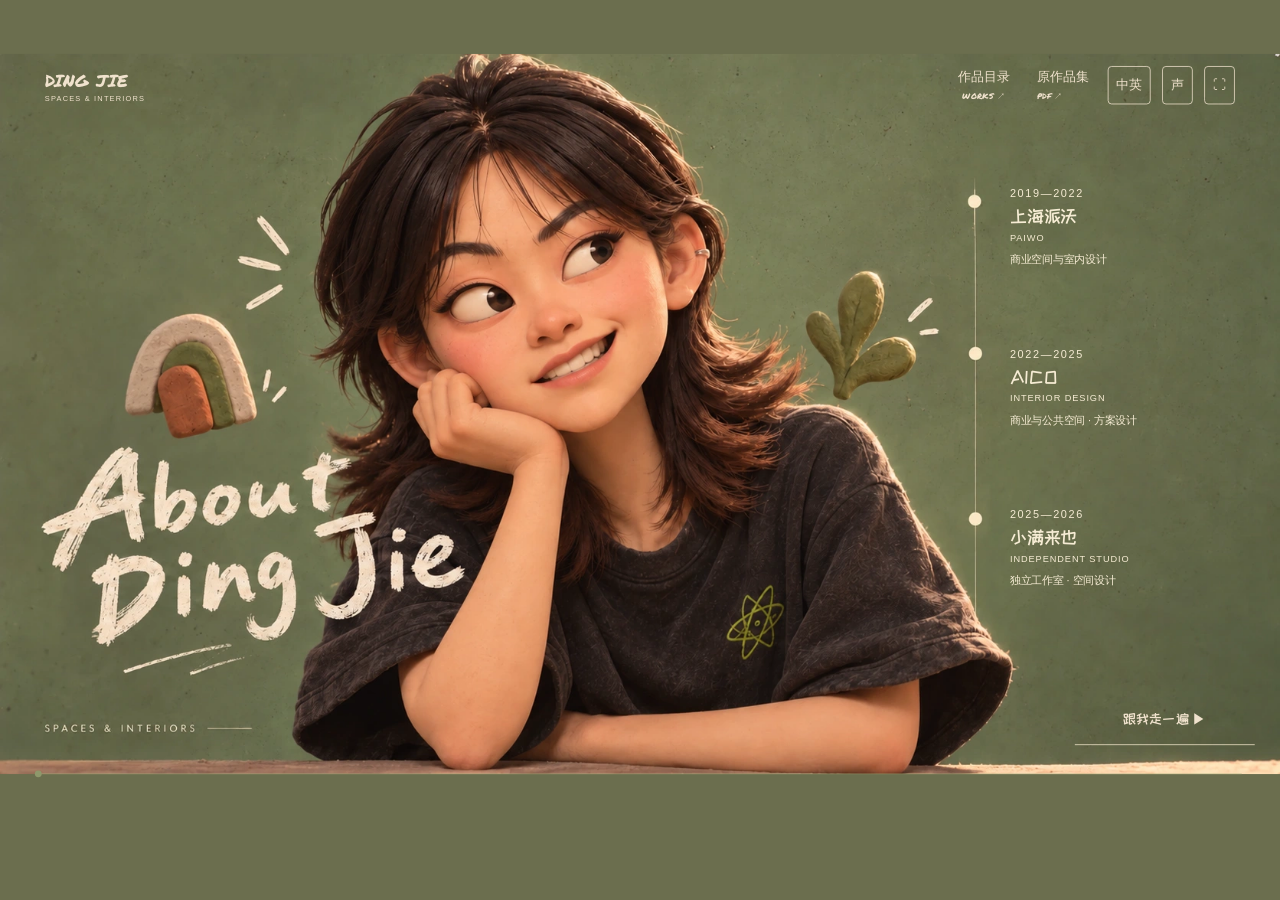
==== theatre/index.html @ 62fc042e "Use one fixed character rig for continuous walking and close the remaining grin" ====
<!doctype html><html lang="zh-CN"><head><meta charset="utf-8"><meta name="viewport" content="width=device-width,initial-scale=1"><title>ABOUT ME</title><link rel="icon" href="data:,"><link rel="stylesheet" href="theatre-v5.css?v=walk-v19-20261015"><link rel="stylesheet" href="performance-v6.css?v=walk-v19-20261015"><link rel="stylesheet" href="content-v7.css?v=walk-v19-20261015"><link rel="stylesheet" href="picture-motion-v8.css?v=walk-v19-20261015"><link rel="stylesheet" href="director-v9.css?v=walk-v19-20261015"><link rel="stylesheet" href="screen-stage-v10.css?v=walk-v19-20261015"><link rel="stylesheet" href="stage-viewport-v15.css?v=walk-v19-20261015"><link rel="stylesheet" href="interaction-v16.css?v=walk-v19-20261015"></head><body data-theme="olive" data-page="0">
<svg width="0" height="0" aria-hidden="true" style="position:absolute"><defs id="contourDefs"></defs></svg><div id="presentationViewport"><main id="world" aria-label="作品集演讲舞台"><div id="stageCanvas"><img id="designPlate" alt="" aria-hidden="true" fetchpriority="high" src="assets/design-v5/cover-typeset.webp">
<header><button id="home" class="brand">DING JIE <span>SPACES & INTERIORS</span></button><nav aria-label="主导航"><button id="directory">作品目录 <small>WORKS ↗</small></button><a href="assets/portfolio.pdf?v=walk-v19-20261015" target="_blank" rel="noopener">原作品集 <small>PDF ↗</small></a><button id="language" aria-label="切换字幕语言">中英</button><button id="mute" aria-label="关闭声音" aria-pressed="false">声</button><button id="full" aria-label="全屏观看">⛶</button></nav></header>
<div class="headline"><p id="chapter"></p><h1 id="title">ABOUT ME</h1><p id="english"></p><p id="project"></p></div><img id="mobileClay" src="assets/design-v5/clay-orange-squiggle.webp" alt="" aria-hidden="true"><div id="materials"></div><img id="supportPlate" class="contourPlate" alt="" aria-hidden="true" hidden><img id="foregroundPlate" class="contourPlate" alt="" aria-hidden="true" hidden><div id="labels" aria-hidden="true"></div><img id="clayBook" alt="" src="assets/design-v5/clay-book.webp" hidden>
<div id="poster" role="button" tabindex="0" aria-label="播放或暂停讲述"><img src="assets/design-v5/cover-avatar.webp" alt="丁洁的粘土卡通形象"></div><div id="coverMobile" hidden><h2>About<br>Ding Jie</h2><p>商业空间与室内设计</p><ol><li><small>2019—2022</small>上海派沃</li><li><small>2022—2025</small>AICO</li><li><small>2025—2026</small>小满来也</li></ol></div>
<button id="coverWorks" class="coverHotspot" aria-label="打开作品目录" hidden></button><button id="coverNavPlay" class="coverHotspot" aria-label="开始有声讲述" hidden></button><button id="coverPlay" class="coverHotspot" aria-label="跟我走一遍" hidden></button><div id="clayPortrait" role="button" tabindex="0" aria-label="播放或暂停讲述" hidden><img src="assets/design-v5/closing-avatar.webp" alt="丁洁挥手致意"></div>
<div id="ending" hidden><h2>LET’S TALK ↗</h2><a class="contact" href="mailto:1161337508@qq.com">1161337508@qq.com</a><a href="assets/portfolio.pdf?v=walk-v19-20261015" target="_blank" rel="noopener">把完整作品集带走 ↓</a><p>丁洁 · 小满来也<br>商业空间与室内设计</p></div><div id="welcome"><button id="start">跟我走一遍 <span>▶ PLAY INTRO</span></button><button id="browse">先自己逛逛 ↗</button></div><div id="imageSwitch" aria-label="本幕图纸选择" hidden></div><button id="evidence">项目图纸与我的参与 ↗</button></div>
<div id="ground"><input id="stageProgress" type="range" min="0" max="421.92" step="0.1" value="0" aria-label="整场讲述进度"><span id="progressDot" aria-hidden="true"></span></div></main>
<aside id="captionBar" aria-label="字幕栏"><section id="subtitles" hidden><p id="caption"></p><p id="translation" lang="en"></p></section><div id="pageNav"><button id="previousScene" aria-label="上一幕">←</button><span id="pageNumber">01 / 10</span><button id="nextScene" aria-label="下一幕">→</button></div><button id="playToggle" aria-label="播放讲述">▶</button></aside></div><div id="rotatePrompt" role="status" aria-live="polite" hidden><span class="rotateSymbol" aria-hidden="true">↻</span><p>请横屏播放</p><small>横屏后显示完整画面</small></div>
<div hidden><div id="performer" role="button" tabindex="-1"></div><p id="question"></p><div id="beatIndex"></div><p id="note"></p></div><p id="status" role="status" hidden></p>
<dialog id="catalog"><button class="close" aria-label="关闭目录">×</button><p class="eyebrow">A WALK THROUGH THE WORK</p><h2>想从哪里开始？</h2><p>十幕作品 · 中文讲述 · 双语字幕</p><ol id="sceneList"></ol></dialog><dialog id="details"><button class="close" aria-label="关闭图纸册">×</button><p class="eyebrow">PROJECT NOTEBOOK</p><h2 id="detailTitle"></h2><p id="detailScope"></p><div id="gallery"></div></dialog><dialog id="lightbox"><button class="close" aria-label="关闭原图">×</button><img id="large" alt=""><p id="largeLabel"></p><button id="backGallery">回到图纸册 ↗</button></dialog>
<audio id="voice" preload="auto"></audio><script src="story-v6.js?v=walk-v19-20261015"></script><script src="layouts-v5.js?v=walk-v19-20261015"></script><script src="contours-v5.js?v=walk-v19-20261015"></script><script src="director-v5.js?v=walk-v19-20261015"></script><script src="score-v6.js?v=walk-v19-20261015"></script><script src="picture-score-v8.js?v=walk-v19-20261015"></script><script src="director-score-v9.js?v=walk-v19-20261015"></script><script src="guide-data-v16.js?v=walk-v19-20261015"></script><script src="guide-stage-v16.js?v=walk-v19-20261015"></script><script src="gait-v18.js?v=walk-v19-20261015"></script><script src="handoff-v18.js?v=walk-v19-20261015"></script><script src="walk-motion-v19.js?v=walk-v19-20261015"></script><script src="performance-v6.js?v=walk-v19-20261015"></script><script src="screen-stage-v10.js?v=walk-v19-20261015"></script><script src="content-v7.js?v=walk-v19-20261015"></script><script src="app-v6.js?v=walk-v19-20261015"></script><script src="stage-viewport-v15.js?v=walk-v19-20261015"></script><script src="interaction-v16.js?v=walk-v19-20261015"></script></body></html>
---- theatre/theatre-v5.css ----
@font-face{font-family:Clay;src:url('assets/kuaile.ttf')}@font-face{font-family:Marker;src:url('assets/marker.ttf')}
:root{--paper:#f0e2cd;--olive:#6b6e4e;--ink:#37342f;--caption:94px}*{box-sizing:border-box}html,body{margin:0;width:100%;height:100%;overflow:hidden}body{font-family:Arial,'Microsoft YaHei',sans-serif;background:var(--olive);color:var(--paper)}body[data-theme=cream]{background:var(--paper);color:var(--ink)}button{font:inherit;color:inherit;border:0;background:none;cursor:pointer}a{color:inherit;text-decoration:none}button,a{-webkit-tap-highlight-color:transparent}button:focus-visible,a:focus-visible,input:focus-visible{outline:3px solid #bcce73;outline-offset:4px}[hidden]{display:none!important}
#world{height:calc(100svh - var(--caption));position:relative;display:flex;align-items:center;justify-content:center}#stageCanvas{position:relative;width:min(100vw,calc((100svh - var(--caption))*1.7777778));aspect-ratio:16/9;container-type:inline-size;isolation:isolate}#designPlate{position:absolute;inset:0;width:100%;height:100%;object-fit:fill;pointer-events:none}header{position:absolute;top:1.3%;left:3.5%;right:3.5%;display:flex;justify-content:space-between;align-items:center;z-index:8;font-size:1.02cqw}.brand{font-family:Marker;font-size:1.35cqw;text-align:left;padding:0}.brand span{white-space:nowrap;font:.58cqw Arial;letter-spacing:.16em;display:block;margin-top:.15cqw}nav{display:flex;gap:.9cqw;align-items:center}nav>button,nav>a{min-height:3cqw;padding:.4cqw .6cqw}nav small{display:block;font:.63cqw Marker;margin-top:.3cqw}#language,#mute,#full{border:1px solid currentColor;border-radius:.3cqw;min-width:2.4cqw}
.headline{position:absolute;left:3.5%;top:7%;width:62%;z-index:5;pointer-events:none}.headline p{margin:0}#chapter{display:none;font:.75cqw Marker;letter-spacing:.12em;margin-bottom:.7cqw}h1{font:3cqw Clay;margin:0;line-height:1.12}#english{font:1.1cqw Marker;margin:.45cqw 0 .35cqw}#project{font-size:.85cqw;letter-spacing:.04em}#materials,#labels{position:absolute;inset:0;pointer-events:none}#materials{z-index:auto}#labels{z-index:6}.artwork{position:absolute;z-index:2;pointer-events:auto;padding:0;overflow:hidden;border-radius:.3cqw}.artwork img{display:block;width:100%;height:100%;object-fit:cover}.artwork.diagram{mix-blend-mode:multiply}.artwork.diagram img{object-fit:contain}.artwork:hover{filter:brightness(1.04)}.plateLabel{position:absolute;margin:0;display:flex;align-items:center;justify-content:center;text-align:center;color:var(--ink);font:1.04cqw Clay;line-height:1.35;pointer-events:none}.plateLabel.floor{font:3cqw Marker}.plateLabel.smallFloor{font-size:2.4cqw}.plateLabel.light{color:var(--paper)}.plateLabel.number{font:5.4cqw Marker}.plateLabel.scope{color:var(--paper);font:1.4cqw Clay}#clayBook{position:absolute;left:0;top:64%;width:32%;height:29%;object-fit:contain;z-index:3;pointer-events:none}
#poster{position:absolute;left:23%;top:7%;width:53%;height:89%;z-index:1;cursor:pointer}#poster img{display:none}#clayPortrait{position:absolute;left:0;top:7%;width:39%;height:90%;z-index:1;cursor:pointer}#clayPortrait img{display:none}#coverMobile{display:none}.coverHotspot{position:absolute;z-index:9;border-radius:5px}#coverWorks{left:76%;top:4%;width:7%;height:6%}#coverNavPlay{left:92%;top:4%;width:6%;height:6%}#coverPlay{left:85%;top:89%;width:13%;height:8%}.coverHotspot:hover{background:#fff1}#welcome{position:absolute;left:84%;top:89%;z-index:9;display:none}#ending{position:absolute;left:73%;top:18%;width:23.5%;height:28%;z-index:6;color:var(--ink);display:flex;flex-direction:column;align-items:flex-start;justify-content:center;padding:1.2cqw;gap:.8cqw}#ending h2{font:2.3cqw Marker;margin:0}#ending a{font-size:1.12cqw;padding:.3cqw 0;border-bottom:1px solid #6b6e4e80}#ending p{font-size:.9cqw;line-height:1.7;margin:.3cqw 0}#evidence{position:absolute;right:3.6%;bottom:2%;z-index:6;font:.94cqw Marker;border-bottom:1px solid currentColor;padding:.4cqw .2cqw}body[data-page='0'] #evidence{display:none}#ground{position:absolute;left:3%;right:3%;bottom:0;height:1px;background:#a5ad7c99;z-index:12}#stageProgress{position:absolute;left:0;top:-14px;width:100%;height:28px;margin:0;opacity:0;cursor:pointer;z-index:2}#progressDot{position:absolute;top:-4px;left:0;width:9px;height:9px;border-radius:50%;background:#8e986b;transform:translateX(-50%);pointer-events:none}#ground:focus-within #progressDot{outline:2px solid #bcca91;outline-offset:4px}
#captionBar{position:relative;height:var(--caption);display:flex;align-items:flex-start;justify-content:center;padding:17px 110px 10px}#subtitles{text-align:center;max-width:1100px;width:100%}#caption{font-size:clamp(15px,1.25vw,24px);margin:0 0 7px;line-height:1.35}#translation{font-size:clamp(10px,.72vw,14px);line-height:1.4;margin:0;opacity:.86}body[data-language=zh] #translation,body[data-language=en] #caption{display:none}#pageNav{display:none;position:absolute;right:3%;bottom:14px;display:none;align-items:center;gap:12px;font:11px Marker}#pageNav button{font-size:22px;padding:7px}#playToggle{display:none;position:absolute;left:3%;bottom:16px;font-size:17px;padding:9px}#imageSwitch{display:none}#status{position:fixed;bottom:110px;left:50%;transform:translateX(-50%);background:#34372feb;color:var(--paper);padding:12px 22px;border-radius:12px;font-size:14px;z-index:50;text-align:center;max-width:90vw}
body[data-page='0'] .headline{display:none}body[data-page='0'] header{top:10.5%;left:76%;right:3.5%}body[data-page='0'] .brand,body[data-page='0'] #directory{display:none}body[data-page='0'] header nav{width:100%;justify-content:flex-end;font-size:.75cqw}body[data-page='0'] header nav small{display:none}body[data-page='0'] nav>button,body[data-page='0'] nav>a{min-height:2.6cqw}body[data-page='3'] .headline{top:7%;width:42%}body[data-page='3'] h1{font-size:3cqw}body[data-page='3'] #chapter{display:none}body[data-page='3'] #english{font-size:1.1cqw}body[data-page='3'] nav{background:#6b6e4ec9;border-radius:.5cqw}body[data-page='9'] .headline{left:39%;top:10%;width:33%}body[data-page='9'] h1{font-size:2.8cqw}body[data-page='9'] #english{font-size:1.2cqw}body[data-page='9'] #chapter{display:none}
dialog{background:var(--paper);color:var(--ink);border:0;border-radius:22px;box-shadow:0 22px 80px #0005;padding:38px;width:min(1080px,92vw);max-height:88svh}dialog::backdrop{background:#252c23bd;backdrop-filter:blur(7px)}dialog h2{font:32px Clay;margin:6px 0 18px}dialog p{line-height:1.8}.close{position:sticky;top:0;float:right;font-size:28px;background:var(--paper);border-radius:50%;width:42px;height:42px;z-index:9}.eyebrow{font:12px Marker;letter-spacing:.12em}#sceneList{list-style:none;padding:0;display:grid;grid-template-columns:1fr 1fr;gap:12px}#sceneList button{width:100%;display:flex;gap:17px;align-items:center;padding:16px;text-align:left;background:#e5d5ba;border-radius:12px}#sceneList b{font:24px Marker;color:#6b6e4e}#sceneList strong,#sceneList small{display:block}#sceneList small{font-size:12px;margin-top:8px;opacity:.7}#gallery{display:grid;grid-template-columns:1fr 1fr;gap:25px}.sheet{margin:0}.sheet .image{padding:0;width:100%;background:#fff9;border-radius:12px;overflow:hidden}.sheet img{display:block;width:100%;max-height:380px;object-fit:contain}.sheet figcaption{font-size:13px;padding:10px}#lightbox{text-align:center;width:min(1400px,95vw)}#large{display:block;width:100%;height:68svh;object-fit:contain;background:#fff}#backGallery{padding:12px;background:#ded0b5;border-radius:10px}
.contourPlate{position:absolute;inset:0;width:100%;height:100%;pointer-events:none}#foregroundPlate{z-index:4;clip-path:url(#clayForeground)}#supportPlate{z-index:2;clip-path:url(#claySupport)}



#mobileClay{display:none}
---- theatre/performance-v6.css ----
#stageCanvas{overflow:hidden}#sceneryV6{position:absolute;inset:0;transform-origin:50% 50%;isolation:isolate}#sceneryV6 .artwork:not(.diagram) img{mask-image:linear-gradient(90deg,transparent,#000 2.5%,#000 97.5%,transparent),linear-gradient(transparent,#000 3%,#000 97%,transparent);mask-composite:intersect}#castV6{position:absolute;inset:0;width:100%;height:100%;z-index:7;pointer-events:none}#propsV6{position:absolute;inset:0;z-index:6;pointer-events:none}.performancePhoto{position:absolute;transform-origin:0 0;overflow:visible;pointer-events:none}.performancePhoto img{width:100%;height:100%;display:block;object-fit:contain;mask-image:linear-gradient(90deg,transparent,#000 3%,#000 97%,transparent),linear-gradient(transparent,#000 4%,#000 96%,transparent);mask-composite:intersect}.performancePhoto.diagram{mix-blend-mode:normal;background:var(--paper);mask-image:linear-gradient(90deg,transparent,#000 3%,#000 97%,transparent),linear-gradient(transparent,#000 4%,#000 96%,transparent);mask-composite:intersect}.performancePhoto.diagram img{mix-blend-mode:multiply;mask-image:none}#focusV6{position:absolute;inset:0;width:100%;height:100%;z-index:6;pointer-events:none}#focusV6 path{fill:none;stroke:#a7b85e;stroke-width:5;stroke-linecap:round;stroke-linejoin:round;filter:drop-shadow(0 1px 0 #eff1c966)}.outgoingV6{position:absolute!important;inset:0!important;width:100%!important;height:100%!important;z-index:5!important;pointer-events:none!important;transform-origin:50% 100%!important;backface-visibility:hidden}#sceneDirection{position:absolute;bottom:1.5%;left:50%;transform:translateX(-50%);font:11px Arial;color:inherit;opacity:.6;pointer-events:none;z-index:10}body[data-performing='true'] #evidence{right:3.6%;bottom:1.7%}body[data-performing='true'] header{z-index:12}#motionPreference{display:none}#sceneryV6{background:var(--paper)}body[data-theme=olive] #sceneryV6{background:var(--olive)}@media(prefers-reduced-motion:reduce){#sceneryV6{will-change:auto}}

.artwork.sequenceOnly{visibility:hidden;pointer-events:none}
---- theatre/content-v7.css ----
/* Cover uses the same live header as the remaining scenes. */
body[data-page='0'] header{top:1.3%;left:3.5%;right:3.5%}body[data-page='0'] .brand,body[data-page='0'] #directory{display:block}body[data-page='0'] header nav{width:auto;justify-content:initial;font-size:1.02cqw}body[data-page='0'] header nav small{display:block}body[data-page='0'] nav>button,body[data-page='0'] nav>a{min-height:3cqw}#coverWorks,#coverNavPlay{display:none!important}#coverPlay{font:1.1cqw Clay;left:84%;top:89%;width:14%;height:7%;border-bottom:1px solid #eee3c7;border-radius:0}#coverPlay:hover{background:#fff1}
#careerV7{position:absolute;left:78.7%;top:18.5%;width:19%;height:61%;color:#f6ecd4;z-index:5;pointer-events:none;display:flex;flex-direction:column;justify-content:space-between}#careerV7>div{height:27%;padding-left:.2cqw}#careerV7 small{font:.85cqw Arial;letter-spacing:.15em;display:block;margin-bottom:.6cqw}#careerV7 strong{font:1.45cqw Clay;display:block;margin-bottom:.4cqw}#careerV7 span{font:.72cqw Arial;letter-spacing:.1em}#careerV7 p{font:.85cqw Arial;line-height:1.6;margin:.5cqw 0}
#filmLinksV7{position:absolute;left:34%;top:84%;width:42%;z-index:6;color:#4f4c3e;font:1cqw Clay;line-height:1.65;transform:none}#filmLinksV7 p{margin:0 0 .3cqw;font-size:.84cqw}#filmLinksV7 a{display:inline-block;margin-right:.6cqw;border-bottom:1px solid #8c9569;padding:.2cqw 0}#filmLinksV7 a:hover{color:#728145}#filmLinksV7.speaking a{border-bottom:3px solid #a9bd61}
---- theatre/picture-motion-v8.css ----
/* Lift image content only. Original clay borders and labels remain in the scenery. */
.performancePhoto{transform-origin:50% 50%;will-change:transform,opacity;filter:drop-shadow(0 7px 11px #3b30251a)}
.performancePhoto img{object-fit:cover;mask-image:linear-gradient(90deg,transparent,#000 1.8%,#000 98.2%,transparent),linear-gradient(transparent,#000 2.5%,#000 97.5%,transparent)}
.performancePhoto.diagram{background:var(--paper)}
.performancePhoto.diagram img{object-fit:contain}

@media(prefers-reduced-motion:reduce){.performancePhoto{will-change:auto}}
---- theatre/director-v9.css ----
/* Keep the quiet project link clear of the actor's feet and clay seat. */
body[data-performing='true'] #evidence{left:12.5%;right:auto;bottom:1.8%}
---- theatre/screen-stage-v10.css ----
.screenViewportV10>img{position:absolute;inset:0;width:100%;height:100%;will-change:transform}.clayScreenV10{isolation:isolate}.screenViewportV10>img.screenIncomingV10{z-index:1}
#screenReadingV10{position:absolute;z-index:6;overflow:hidden;pointer-events:none;mask-image:linear-gradient(90deg,transparent,#000 1.8%,#000 98.2%,transparent),linear-gradient(transparent,#000 2%,#000 98%,transparent);mask-composite:intersect;transform-origin:50% 50%}
#screenReadingV10>img{position:absolute;inset:0;width:100%;height:100%;object-fit:contain;will-change:transform}#screenReadingV10.diagram{background:var(--paper)}#screenReadingV10.diagram>img{mix-blend-mode:multiply}
#screenTouchV10{position:absolute;z-index:8;width:1.6%;aspect-ratio:1;border:2px solid #a5b277;border-radius:50%;pointer-events:none}#screenReadingV10[hidden],#screenTouchV10[hidden]{display:none}


.screenViewportV10>img{mask-image:none!important}#screenReadingV10{background:var(--paper)}

.screenViewportV10{position:absolute;inset:0;overflow:hidden;contain:paint}
---- theatre/stage-viewport-v15.css ----
/* One 1672 x 1035 presentation, scaled as a whole on every screen. */
#presentationViewport{position:absolute;left:50%;top:50%;width:1672px;height:1035px;transform:translate(-50%,-50%) scale(var(--stage-scale,1));transform-origin:50% 50%}
#world{width:1672px;height:941px}
#stageCanvas{width:1672px;height:941px;aspect-ratio:auto}
#captionBar{width:1672px;height:94px;padding:17px 110px 10px}
#caption{font-size:21px}#translation{font-size:12px}
#rotatePrompt{position:fixed;inset:0;z-index:100;display:flex;flex-direction:column;align-items:center;justify-content:center;background:#6b6e4e;color:#f0e2cd;text-align:center}
#rotatePrompt[hidden]{display:none}
#rotatePrompt p{font:27px Clay,Arial;margin:18px 0 10px}#rotatePrompt small{font:14px Arial;opacity:.8}
.rotateSymbol{font:64px Arial;color:#d2d7ae}
---- theatre/interaction-v16.css ----
#actorHitV16{position:absolute;z-index:9;background:transparent;border:0;padding:0;cursor:pointer;border-radius:14px}
#actorHitV16:focus-visible{outline:2px solid #b9c982;outline-offset:5px}
#introGuideV16{position:absolute;left:3.5%;top:16%;width:24%;z-index:14;padding:1cqw 1.2cqw;background:#f0e2cdef;color:#37342f;border:1px solid #b7ad9380;border-radius:1.1cqw .8cqw 1cqw .6cqw;box-shadow:0 .5cqw 1cqw #302b2220;transform:rotate(-1deg)}
#introGuideV16 small{font:.72cqw Arial;letter-spacing:.1em;color:#6b6e4e}
#introGuideV16 p{font:1.13cqw Clay;line-height:1.6;margin:.5cqw 0 .2cqw}
#guidePictureV16{padding:0;display:block;width:100%;margin-top:.7cqw;border-radius:.6cqw;overflow:hidden}
#guidePictureV16 img{display:block;width:100%;height:8cqw;object-fit:cover}
.guideTargetV16{outline:2px solid #ced6a0!important;outline-offset:5px;box-shadow:0 0 0 6px #ced6a01a}
#linksPointerV16{position:absolute;inset:0;width:100%;height:100%;z-index:8;pointer-events:none}
#linksPointerV16 path{fill:none;stroke:#879659;stroke-width:2.5;stroke-linecap:round;stroke-dasharray:4 6}
#linksPointerV16 circle{fill:#879659}
#filmLinksV7.pointed{background:#e6dbbf99;border-radius:.7cqw;box-shadow:0 0 0 .55cqw #e6dbbf99}
@media(prefers-reduced-motion:reduce){#linksPointerV16 path{stroke-dasharray:none}}
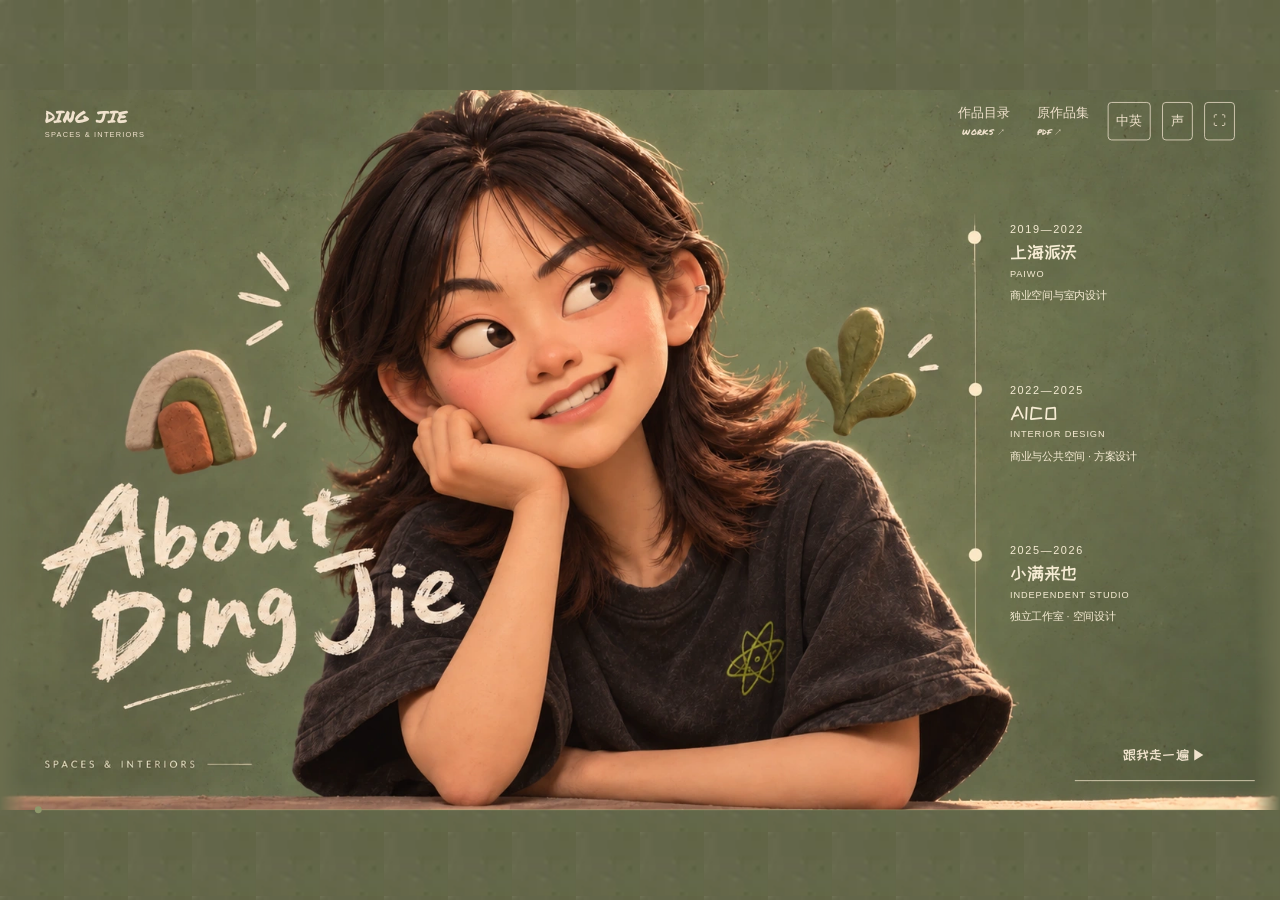
==== commit 6ede5fcf: "Expand theatre scenery to viewport edges and reclaim unused caption space" ====
--- a/theatre/index.html
+++ b/theatre/index.html
@@ -1,12 +1,12 @@
-<!doctype html><html lang="zh-CN"><head><meta charset="utf-8"><meta name="viewport" content="width=device-width,initial-scale=1"><title>ABOUT ME</title><link rel="icon" href="data:,"><link rel="stylesheet" href="theatre-v5.css?v=walk-v19-20261015"><link rel="stylesheet" href="performance-v6.css?v=walk-v19-20261015"><link rel="stylesheet" href="content-v7.css?v=walk-v19-20261015"><link rel="stylesheet" href="picture-motion-v8.css?v=walk-v19-20261015"><link rel="stylesheet" href="director-v9.css?v=walk-v19-20261015"><link rel="stylesheet" href="screen-stage-v10.css?v=walk-v19-20261015"><link rel="stylesheet" href="stage-viewport-v15.css?v=walk-v19-20261015"><link rel="stylesheet" href="interaction-v16.css?v=walk-v19-20261015"></head><body data-theme="olive" data-page="0">
+<!doctype html><html lang="zh-CN"><head><meta charset="utf-8"><meta name="viewport" content="width=device-width,initial-scale=1"><title>ABOUT ME</title><link rel="icon" href="data:,"><link rel="stylesheet" href="theatre-v5.css?v=edge-stage-v22-20261015"><link rel="stylesheet" href="performance-v6.css?v=edge-stage-v22-20261015"><link rel="stylesheet" href="content-v7.css?v=edge-stage-v22-20261015"><link rel="stylesheet" href="picture-motion-v8.css?v=edge-stage-v22-20261015"><link rel="stylesheet" href="director-v9.css?v=edge-stage-v22-20261015"><link rel="stylesheet" href="screen-stage-v10.css?v=edge-stage-v22-20261015"><link rel="stylesheet" href="stage-viewport-v15.css?v=edge-stage-v22-20261015"><link rel="stylesheet" href="interaction-v16.css?v=edge-stage-v22-20261015"></head><body data-theme="olive" data-page="0">
 <svg width="0" height="0" aria-hidden="true" style="position:absolute"><defs id="contourDefs"></defs></svg><div id="presentationViewport"><main id="world" aria-label="作品集演讲舞台"><div id="stageCanvas"><img id="designPlate" alt="" aria-hidden="true" fetchpriority="high" src="assets/design-v5/cover-typeset.webp">
-<header><button id="home" class="brand">DING JIE <span>SPACES & INTERIORS</span></button><nav aria-label="主导航"><button id="directory">作品目录 <small>WORKS ↗</small></button><a href="assets/portfolio.pdf?v=walk-v19-20261015" target="_blank" rel="noopener">原作品集 <small>PDF ↗</small></a><button id="language" aria-label="切换字幕语言">中英</button><button id="mute" aria-label="关闭声音" aria-pressed="false">声</button><button id="full" aria-label="全屏观看">⛶</button></nav></header>
+<header><button id="home" class="brand">DING JIE <span>SPACES & INTERIORS</span></button><nav aria-label="主导航"><button id="directory">作品目录 <small>WORKS ↗</small></button><a href="assets/portfolio.pdf?v=edge-stage-v22-20261015" target="_blank" rel="noopener">原作品集 <small>PDF ↗</small></a><button id="language" aria-label="切换字幕语言">中英</button><button id="mute" aria-label="关闭声音" aria-pressed="false">声</button><button id="full" aria-label="全屏观看">⛶</button></nav></header>
 <div class="headline"><p id="chapter"></p><h1 id="title">ABOUT ME</h1><p id="english"></p><p id="project"></p></div><img id="mobileClay" src="assets/design-v5/clay-orange-squiggle.webp" alt="" aria-hidden="true"><div id="materials"></div><img id="supportPlate" class="contourPlate" alt="" aria-hidden="true" hidden><img id="foregroundPlate" class="contourPlate" alt="" aria-hidden="true" hidden><div id="labels" aria-hidden="true"></div><img id="clayBook" alt="" src="assets/design-v5/clay-book.webp" hidden>
 <div id="poster" role="button" tabindex="0" aria-label="播放或暂停讲述"><img src="assets/design-v5/cover-avatar.webp" alt="丁洁的粘土卡通形象"></div><div id="coverMobile" hidden><h2>About<br>Ding Jie</h2><p>商业空间与室内设计</p><ol><li><small>2019—2022</small>上海派沃</li><li><small>2022—2025</small>AICO</li><li><small>2025—2026</small>小满来也</li></ol></div>
 <button id="coverWorks" class="coverHotspot" aria-label="打开作品目录" hidden></button><button id="coverNavPlay" class="coverHotspot" aria-label="开始有声讲述" hidden></button><button id="coverPlay" class="coverHotspot" aria-label="跟我走一遍" hidden></button><div id="clayPortrait" role="button" tabindex="0" aria-label="播放或暂停讲述" hidden><img src="assets/design-v5/closing-avatar.webp" alt="丁洁挥手致意"></div>
-<div id="ending" hidden><h2>LET’S TALK ↗</h2><a class="contact" href="mailto:1161337508@qq.com">1161337508@qq.com</a><a href="assets/portfolio.pdf?v=walk-v19-20261015" target="_blank" rel="noopener">把完整作品集带走 ↓</a><p>丁洁 · 小满来也<br>商业空间与室内设计</p></div><div id="welcome"><button id="start">跟我走一遍 <span>▶ PLAY INTRO</span></button><button id="browse">先自己逛逛 ↗</button></div><div id="imageSwitch" aria-label="本幕图纸选择" hidden></div><button id="evidence">项目图纸与我的参与 ↗</button></div>
+<div id="ending" hidden><h2>THANK YOU.</h2><a class="contact" href="mailto:1161337508@qq.com">1161337508@qq.com</a><a href="assets/portfolio.pdf?v=edge-stage-v22-20261015" target="_blank" rel="noopener">把完整作品集带走 ↓</a></div><div id="welcome"><button id="start">跟我走一遍 <span>▶ PLAY INTRO</span></button><button id="browse">先自己逛逛 ↗</button></div><div id="imageSwitch" aria-label="本幕图纸选择" hidden></div><button id="evidence">项目图纸与我的参与 ↗</button></div>
 <div id="ground"><input id="stageProgress" type="range" min="0" max="421.92" step="0.1" value="0" aria-label="整场讲述进度"><span id="progressDot" aria-hidden="true"></span></div></main>
 <aside id="captionBar" aria-label="字幕栏"><section id="subtitles" hidden><p id="caption"></p><p id="translation" lang="en"></p></section><div id="pageNav"><button id="previousScene" aria-label="上一幕">←</button><span id="pageNumber">01 / 10</span><button id="nextScene" aria-label="下一幕">→</button></div><button id="playToggle" aria-label="播放讲述">▶</button></aside></div><div id="rotatePrompt" role="status" aria-live="polite" hidden><span class="rotateSymbol" aria-hidden="true">↻</span><p>请横屏播放</p><small>横屏后显示完整画面</small></div>
 <div hidden><div id="performer" role="button" tabindex="-1"></div><p id="question"></p><div id="beatIndex"></div><p id="note"></p></div><p id="status" role="status" hidden></p>
 <dialog id="catalog"><button class="close" aria-label="关闭目录">×</button><p class="eyebrow">A WALK THROUGH THE WORK</p><h2>想从哪里开始？</h2><p>十幕作品 · 中文讲述 · 双语字幕</p><ol id="sceneList"></ol></dialog><dialog id="details"><button class="close" aria-label="关闭图纸册">×</button><p class="eyebrow">PROJECT NOTEBOOK</p><h2 id="detailTitle"></h2><p id="detailScope"></p><div id="gallery"></div></dialog><dialog id="lightbox"><button class="close" aria-label="关闭原图">×</button><img id="large" alt=""><p id="largeLabel"></p><button id="backGallery">回到图纸册 ↗</button></dialog>
-<audio id="voice" preload="auto"></audio><script src="story-v6.js?v=walk-v19-20261015"></script><script src="layouts-v5.js?v=walk-v19-20261015"></script><script src="contours-v5.js?v=walk-v19-20261015"></script><script src="director-v5.js?v=walk-v19-20261015"></script><script src="score-v6.js?v=walk-v19-20261015"></script><script src="picture-score-v8.js?v=walk-v19-20261015"></script><script src="director-score-v9.js?v=walk-v19-20261015"></script><script src="guide-data-v16.js?v=walk-v19-20261015"></script><script src="guide-stage-v16.js?v=walk-v19-20261015"></script><script src="gait-v18.js?v=walk-v19-20261015"></script><script src="handoff-v18.js?v=walk-v19-20261015"></script><script src="walk-motion-v19.js?v=walk-v19-20261015"></script><script src="performance-v6.js?v=walk-v19-20261015"></script><script src="screen-stage-v10.js?v=walk-v19-20261015"></script><script src="content-v7.js?v=walk-v19-20261015"></script><script src="app-v6.js?v=walk-v19-20261015"></script><script src="stage-viewport-v15.js?v=walk-v19-20261015"></script><script src="interaction-v16.js?v=walk-v19-20261015"></script></body></html>
+<audio id="voice" preload="auto"></audio><script src="story-v6.js?v=edge-stage-v22-20261015"></script><script src="layouts-v5.js?v=edge-stage-v22-20261015"></script><script src="contours-v5.js?v=edge-stage-v22-20261015"></script><script src="director-v5.js?v=edge-stage-v22-20261015"></script><script src="score-v6.js?v=edge-stage-v22-20261015"></script><script src="picture-score-v8.js?v=edge-stage-v22-20261015"></script><script src="director-score-v9.js?v=edge-stage-v22-20261015"></script><script src="guide-data-v16.js?v=edge-stage-v22-20261015"></script><script src="guide-stage-v16.js?v=edge-stage-v22-20261015"></script><script src="gait-v18.js?v=edge-stage-v22-20261015"></script><script src="handoff-v18.js?v=edge-stage-v22-20261015"></script><script src="performance-v6.js?v=edge-stage-v22-20261015"></script><script src="screen-stage-v10.js?v=edge-stage-v22-20261015"></script><script src="content-v7.js?v=edge-stage-v22-20261015"></script><script src="app-v6.js?v=edge-stage-v22-20261015"></script><script src="stage-viewport-v15.js?v=edge-stage-v22-20261015"></script><script src="interaction-v16.js?v=edge-stage-v22-20261015"></script></body></html>
--- a/theatre/content-v7.css
+++ b/theatre/content-v7.css
@@ -2,3 +2,6 @@
 body[data-page='0'] header{top:1.3%;left:3.5%;right:3.5%}body[data-page='0'] .brand,body[data-page='0'] #directory{display:block}body[data-page='0'] header nav{width:auto;justify-content:initial;font-size:1.02cqw}body[data-page='0'] header nav small{display:block}body[data-page='0'] nav>button,body[data-page='0'] nav>a{min-height:3cqw}#coverWorks,#coverNavPlay{display:none!important}#coverPlay{font:1.1cqw Clay;left:84%;top:89%;width:14%;height:7%;border-bottom:1px solid #eee3c7;border-radius:0}#coverPlay:hover{background:#fff1}
 #careerV7{position:absolute;left:78.7%;top:18.5%;width:19%;height:61%;color:#f6ecd4;z-index:5;pointer-events:none;display:flex;flex-direction:column;justify-content:space-between}#careerV7>div{height:27%;padding-left:.2cqw}#careerV7 small{font:.85cqw Arial;letter-spacing:.15em;display:block;margin-bottom:.6cqw}#careerV7 strong{font:1.45cqw Clay;display:block;margin-bottom:.4cqw}#careerV7 span{font:.72cqw Arial;letter-spacing:.1em}#careerV7 p{font:.85cqw Arial;line-height:1.6;margin:.5cqw 0}
 #filmLinksV7{position:absolute;left:34%;top:84%;width:42%;z-index:6;color:#4f4c3e;font:1cqw Clay;line-height:1.65;transform:none}#filmLinksV7 p{margin:0 0 .3cqw;font-size:.84cqw}#filmLinksV7 a{display:inline-block;margin-right:.6cqw;border-bottom:1px solid #8c9569;padding:.2cqw 0}#filmLinksV7 a:hover{color:#728145}#filmLinksV7.speaking a{border-bottom:3px solid #a9bd61}
+
+/* Center the closing contact group within its clay card. */
+#ending{top:20%;}
--- a/theatre/stage-viewport-v15.css
+++ b/theatre/stage-viewport-v15.css
@@ -1,8 +1,12 @@
-/* One 1672 x 1035 presentation, scaled as a whole on every screen. */
-#presentationViewport{position:absolute;left:50%;top:50%;width:1672px;height:1035px;transform:translate(-50%,-50%) scale(var(--stage-scale,1));transform-origin:50% 50%}
+/* Keep artwork and actors proportional; extend the scenery to the window edges. */
+#stageBackdrop{position:fixed;inset:0;width:100%;height:100%;pointer-events:none;z-index:0}
+#presentationViewport{position:absolute;left:50%;top:50%;width:1672px;height:941px;transform:translate(-50%,-50%) scale(var(--stage-scale,1));transform-origin:50% 50%;z-index:1}
+#designPlate{mask-image:linear-gradient(to right,transparent,#000 2%,#000 98%,transparent)}
 #world{width:1672px;height:941px}
 #stageCanvas{width:1672px;height:941px;aspect-ratio:auto}
-#captionBar{width:1672px;height:94px;padding:17px 110px 10px}
+#captionBar{width:1672px;height:78px;padding:12px 110px 6px}
+body:not(.hasStageCaptions) #captionBar{display:none}
+body.hasStageCaptions #captionBar{background:transparent}
 #caption{font-size:21px}#translation{font-size:12px}
 #rotatePrompt{position:fixed;inset:0;z-index:100;display:flex;flex-direction:column;align-items:center;justify-content:center;background:#6b6e4e;color:#f0e2cd;text-align:center}
 #rotatePrompt[hidden]{display:none}
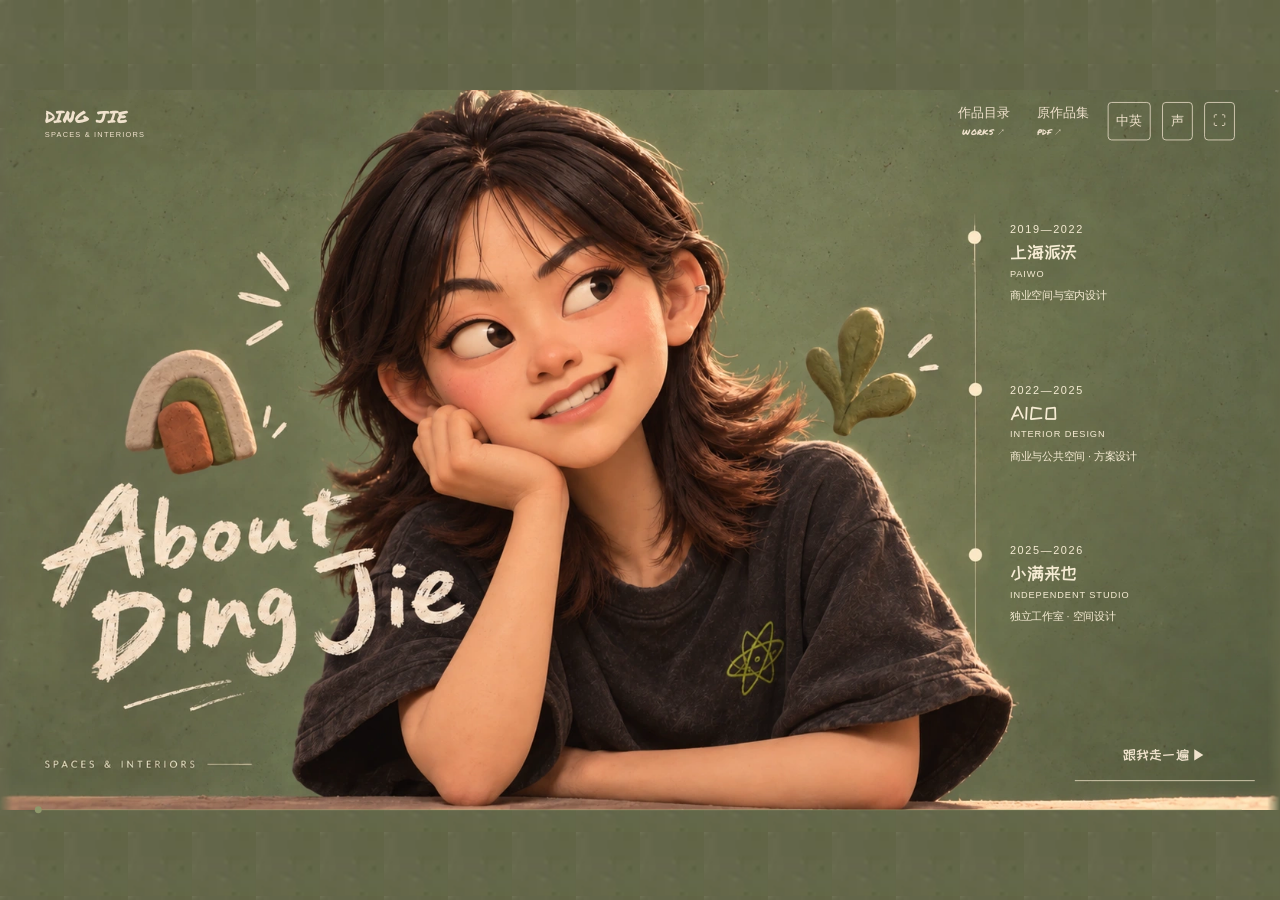
==== commit a933db7a: "Use original-frame speech edits and refine presentation pacing and captions" ====
--- a/theatre/index.html
+++ b/theatre/index.html
@@ -1,12 +1,12 @@
-<!doctype html><html lang="zh-CN"><head><meta charset="utf-8"><meta name="viewport" content="width=device-width,initial-scale=1"><title>ABOUT ME</title><link rel="icon" href="data:,"><link rel="stylesheet" href="theatre-v5.css?v=edge-stage-v22-20261015"><link rel="stylesheet" href="performance-v6.css?v=edge-stage-v22-20261015"><link rel="stylesheet" href="content-v7.css?v=edge-stage-v22-20261015"><link rel="stylesheet" href="picture-motion-v8.css?v=edge-stage-v22-20261015"><link rel="stylesheet" href="director-v9.css?v=edge-stage-v22-20261015"><link rel="stylesheet" href="screen-stage-v10.css?v=edge-stage-v22-20261015"><link rel="stylesheet" href="stage-viewport-v15.css?v=edge-stage-v22-20261015"><link rel="stylesheet" href="interaction-v16.css?v=edge-stage-v22-20261015"></head><body data-theme="olive" data-page="0">
+<!doctype html><html lang="zh-CN"><head><meta charset="utf-8"><meta name="viewport" content="width=device-width,initial-scale=1"><title>ABOUT ME</title><link rel="icon" href="data:,"><link rel="stylesheet" href="theatre-v5.css?v=refine-v24-20261015"><link rel="stylesheet" href="performance-v6.css?v=refine-v24-20261015"><link rel="stylesheet" href="content-v7.css?v=refine-v24-20261015"><link rel="stylesheet" href="picture-motion-v8.css?v=refine-v24-20261015"><link rel="stylesheet" href="director-v9.css?v=refine-v24-20261015"><link rel="stylesheet" href="screen-stage-v10.css?v=refine-v24-20261015"><link rel="stylesheet" href="stage-viewport-v15.css?v=refine-v24-20261015"><link rel="stylesheet" href="interaction-v16.css?v=refine-v24-20261015"></head><body data-theme="olive" data-page="0">
 <svg width="0" height="0" aria-hidden="true" style="position:absolute"><defs id="contourDefs"></defs></svg><div id="presentationViewport"><main id="world" aria-label="作品集演讲舞台"><div id="stageCanvas"><img id="designPlate" alt="" aria-hidden="true" fetchpriority="high" src="assets/design-v5/cover-typeset.webp">
-<header><button id="home" class="brand">DING JIE <span>SPACES & INTERIORS</span></button><nav aria-label="主导航"><button id="directory">作品目录 <small>WORKS ↗</small></button><a href="assets/portfolio.pdf?v=edge-stage-v22-20261015" target="_blank" rel="noopener">原作品集 <small>PDF ↗</small></a><button id="language" aria-label="切换字幕语言">中英</button><button id="mute" aria-label="关闭声音" aria-pressed="false">声</button><button id="full" aria-label="全屏观看">⛶</button></nav></header>
+<header><button id="home" class="brand">DING JIE <span>SPACES & INTERIORS</span></button><nav aria-label="主导航"><button id="directory">作品目录 <small>WORKS ↗</small></button><a href="assets/portfolio.pdf?v=refine-v24-20261015" target="_blank" rel="noopener">原作品集 <small>PDF ↗</small></a><button id="language" aria-label="切换字幕语言">中英</button><button id="mute" aria-label="关闭声音" aria-pressed="false">声</button><button id="full" aria-label="全屏观看">⛶</button></nav></header>
 <div class="headline"><p id="chapter"></p><h1 id="title">ABOUT ME</h1><p id="english"></p><p id="project"></p></div><img id="mobileClay" src="assets/design-v5/clay-orange-squiggle.webp" alt="" aria-hidden="true"><div id="materials"></div><img id="supportPlate" class="contourPlate" alt="" aria-hidden="true" hidden><img id="foregroundPlate" class="contourPlate" alt="" aria-hidden="true" hidden><div id="labels" aria-hidden="true"></div><img id="clayBook" alt="" src="assets/design-v5/clay-book.webp" hidden>
 <div id="poster" role="button" tabindex="0" aria-label="播放或暂停讲述"><img src="assets/design-v5/cover-avatar.webp" alt="丁洁的粘土卡通形象"></div><div id="coverMobile" hidden><h2>About<br>Ding Jie</h2><p>商业空间与室内设计</p><ol><li><small>2019—2022</small>上海派沃</li><li><small>2022—2025</small>AICO</li><li><small>2025—2026</small>小满来也</li></ol></div>
 <button id="coverWorks" class="coverHotspot" aria-label="打开作品目录" hidden></button><button id="coverNavPlay" class="coverHotspot" aria-label="开始有声讲述" hidden></button><button id="coverPlay" class="coverHotspot" aria-label="跟我走一遍" hidden></button><div id="clayPortrait" role="button" tabindex="0" aria-label="播放或暂停讲述" hidden><img src="assets/design-v5/closing-avatar.webp" alt="丁洁挥手致意"></div>
-<div id="ending" hidden><h2>THANK YOU.</h2><a class="contact" href="mailto:1161337508@qq.com">1161337508@qq.com</a><a href="assets/portfolio.pdf?v=edge-stage-v22-20261015" target="_blank" rel="noopener">把完整作品集带走 ↓</a></div><div id="welcome"><button id="start">跟我走一遍 <span>▶ PLAY INTRO</span></button><button id="browse">先自己逛逛 ↗</button></div><div id="imageSwitch" aria-label="本幕图纸选择" hidden></div><button id="evidence">项目图纸与我的参与 ↗</button></div>
+<div id="ending" hidden><h2>THANK YOU.</h2><a class="contact" href="mailto:1161337508@qq.com">1161337508@qq.com</a><a href="assets/portfolio.pdf?v=refine-v24-20261015" target="_blank" rel="noopener">把完整作品集带走 ↓</a></div><div id="welcome"><button id="start">跟我走一遍 <span>▶ PLAY INTRO</span></button><button id="browse">先自己逛逛 ↗</button></div><div id="imageSwitch" aria-label="本幕图纸选择" hidden></div><button id="evidence">项目图纸与我的参与 ↗</button></div>
 <div id="ground"><input id="stageProgress" type="range" min="0" max="421.92" step="0.1" value="0" aria-label="整场讲述进度"><span id="progressDot" aria-hidden="true"></span></div></main>
 <aside id="captionBar" aria-label="字幕栏"><section id="subtitles" hidden><p id="caption"></p><p id="translation" lang="en"></p></section><div id="pageNav"><button id="previousScene" aria-label="上一幕">←</button><span id="pageNumber">01 / 10</span><button id="nextScene" aria-label="下一幕">→</button></div><button id="playToggle" aria-label="播放讲述">▶</button></aside></div><div id="rotatePrompt" role="status" aria-live="polite" hidden><span class="rotateSymbol" aria-hidden="true">↻</span><p>请横屏播放</p><small>横屏后显示完整画面</small></div>
 <div hidden><div id="performer" role="button" tabindex="-1"></div><p id="question"></p><div id="beatIndex"></div><p id="note"></p></div><p id="status" role="status" hidden></p>
 <dialog id="catalog"><button class="close" aria-label="关闭目录">×</button><p class="eyebrow">A WALK THROUGH THE WORK</p><h2>想从哪里开始？</h2><p>十幕作品 · 中文讲述 · 双语字幕</p><ol id="sceneList"></ol></dialog><dialog id="details"><button class="close" aria-label="关闭图纸册">×</button><p class="eyebrow">PROJECT NOTEBOOK</p><h2 id="detailTitle"></h2><p id="detailScope"></p><div id="gallery"></div></dialog><dialog id="lightbox"><button class="close" aria-label="关闭原图">×</button><img id="large" alt=""><p id="largeLabel"></p><button id="backGallery">回到图纸册 ↗</button></dialog>
-<audio id="voice" preload="auto"></audio><script src="story-v6.js?v=edge-stage-v22-20261015"></script><script src="layouts-v5.js?v=edge-stage-v22-20261015"></script><script src="contours-v5.js?v=edge-stage-v22-20261015"></script><script src="director-v5.js?v=edge-stage-v22-20261015"></script><script src="score-v6.js?v=edge-stage-v22-20261015"></script><script src="picture-score-v8.js?v=edge-stage-v22-20261015"></script><script src="director-score-v9.js?v=edge-stage-v22-20261015"></script><script src="guide-data-v16.js?v=edge-stage-v22-20261015"></script><script src="guide-stage-v16.js?v=edge-stage-v22-20261015"></script><script src="gait-v18.js?v=edge-stage-v22-20261015"></script><script src="handoff-v18.js?v=edge-stage-v22-20261015"></script><script src="performance-v6.js?v=edge-stage-v22-20261015"></script><script src="screen-stage-v10.js?v=edge-stage-v22-20261015"></script><script src="content-v7.js?v=edge-stage-v22-20261015"></script><script src="app-v6.js?v=edge-stage-v22-20261015"></script><script src="stage-viewport-v15.js?v=edge-stage-v22-20261015"></script><script src="interaction-v16.js?v=edge-stage-v22-20261015"></script></body></html>
+<audio id="voice" preload="auto"></audio><script src="story-v6.js?v=refine-v24-20261015"></script><script src="layouts-v5.js?v=refine-v24-20261015"></script><script src="contours-v5.js?v=refine-v24-20261015"></script><script src="director-v5.js?v=refine-v24-20261015"></script><script src="score-v6.js?v=refine-v24-20261015"></script><script src="picture-score-v8.js?v=refine-v24-20261015"></script><script src="director-score-v9.js?v=refine-v24-20261015"></script><script src="guide-data-v16.js?v=refine-v24-20261015"></script><script src="guide-stage-v16.js?v=refine-v24-20261015"></script><script src="gait-v18.js?v=refine-v24-20261015"></script><script src="handoff-v18.js?v=refine-v24-20261015"></script><script src="speech-v24.js?v=refine-v24-20261015"></script><script src="performance-v6.js?v=refine-v24-20261015"></script><script src="screen-stage-v10.js?v=refine-v24-20261015"></script><script src="content-v7.js?v=refine-v24-20261015"></script><script src="app-v6.js?v=refine-v24-20261015"></script><script src="stage-viewport-v15.js?v=refine-v24-20261015"></script><script src="interaction-v16.js?v=refine-v24-20261015"></script></body></html>
--- a/theatre/screen-stage-v10.css
+++ b/theatre/screen-stage-v10.css
@@ -7,3 +7,5 @@
 .screenViewportV10>img{mask-image:none!important}#screenReadingV10{background:var(--paper)}
 
 .screenViewportV10{position:absolute;inset:0;overflow:hidden;contain:paint}
+#screenReadingV10{border-radius:.35cqw;filter:drop-shadow(0 .35cqw .65cqw #342d2420)}
+body[data-page='9'] #evidence{display:none}
--- a/theatre/stage-viewport-v15.css
+++ b/theatre/stage-viewport-v15.css
@@ -1,13 +1,19 @@
 /* Keep artwork and actors proportional; extend the scenery to the window edges. */
 #stageBackdrop{position:fixed;inset:0;width:100%;height:100%;pointer-events:none;z-index:0}
-#presentationViewport{position:absolute;left:50%;top:50%;width:1672px;height:941px;transform:translate(-50%,-50%) scale(var(--stage-scale,1));transform-origin:50% 50%;z-index:1}
-#designPlate{mask-image:linear-gradient(to right,transparent,#000 2%,#000 98%,transparent)}
+#presentationViewport{position:absolute;left:50%;top:50%;width:1672px;height:941px;transform:translate(-50%,-50%) scale(var(--stage-scale,1));transform-origin:50% 50%;z-index:1;transition:transform .28s ease,top .28s ease}
+#designPlate{mask-image:none}
 #world{width:1672px;height:941px}
-#stageCanvas{width:1672px;height:941px;aspect-ratio:auto}
-#captionBar{width:1672px;height:78px;padding:12px 110px 6px}
+#stageCanvas{width:1672px;height:941px;aspect-ratio:auto;mask-image:linear-gradient(90deg,transparent,#000 1%,#000 99%,transparent)}
+#sceneryV6{background:transparent!important}
+#captionBar{position:fixed;left:0;right:0;bottom:0;width:100%;height:calc(70px + env(safe-area-inset-bottom,0px));padding:7px 4vw calc(9px + env(safe-area-inset-bottom,0px));z-index:15;pointer-events:none;align-items:center}
 body:not(.hasStageCaptions) #captionBar{display:none}
 body.hasStageCaptions #captionBar{background:transparent}
-#caption{font-size:21px}#translation{font-size:12px}
+#subtitles{max-width:1160px;width:100%;margin:0 auto}
+#caption{font-size:clamp(15px,1.35vw,23px);line-height:1.4;margin:0 0 4px;font-weight:400;letter-spacing:.015em;text-wrap:pretty}
+#translation{font-size:clamp(10.5px,.84vw,14px);line-height:1.4;opacity:.76;text-wrap:pretty}
+body[data-language='zh'] #captionBar,body[data-language='en'] #captionBar{height:calc(48px + env(safe-area-inset-bottom,0px))}
+@media(max-height:500px){#captionBar{height:calc(64px + env(safe-area-inset-bottom,0px));padding-top:4px;padding-bottom:calc(5px + env(safe-area-inset-bottom,0px))}#caption{margin-bottom:2px}}
+@media(prefers-reduced-motion:reduce){#presentationViewport{transition:none}}
 #rotatePrompt{position:fixed;inset:0;z-index:100;display:flex;flex-direction:column;align-items:center;justify-content:center;background:#6b6e4e;color:#f0e2cd;text-align:center}
 #rotatePrompt[hidden]{display:none}
 #rotatePrompt p{font:27px Clay,Arial;margin:18px 0 10px}#rotatePrompt small{font:14px Arial;opacity:.8}
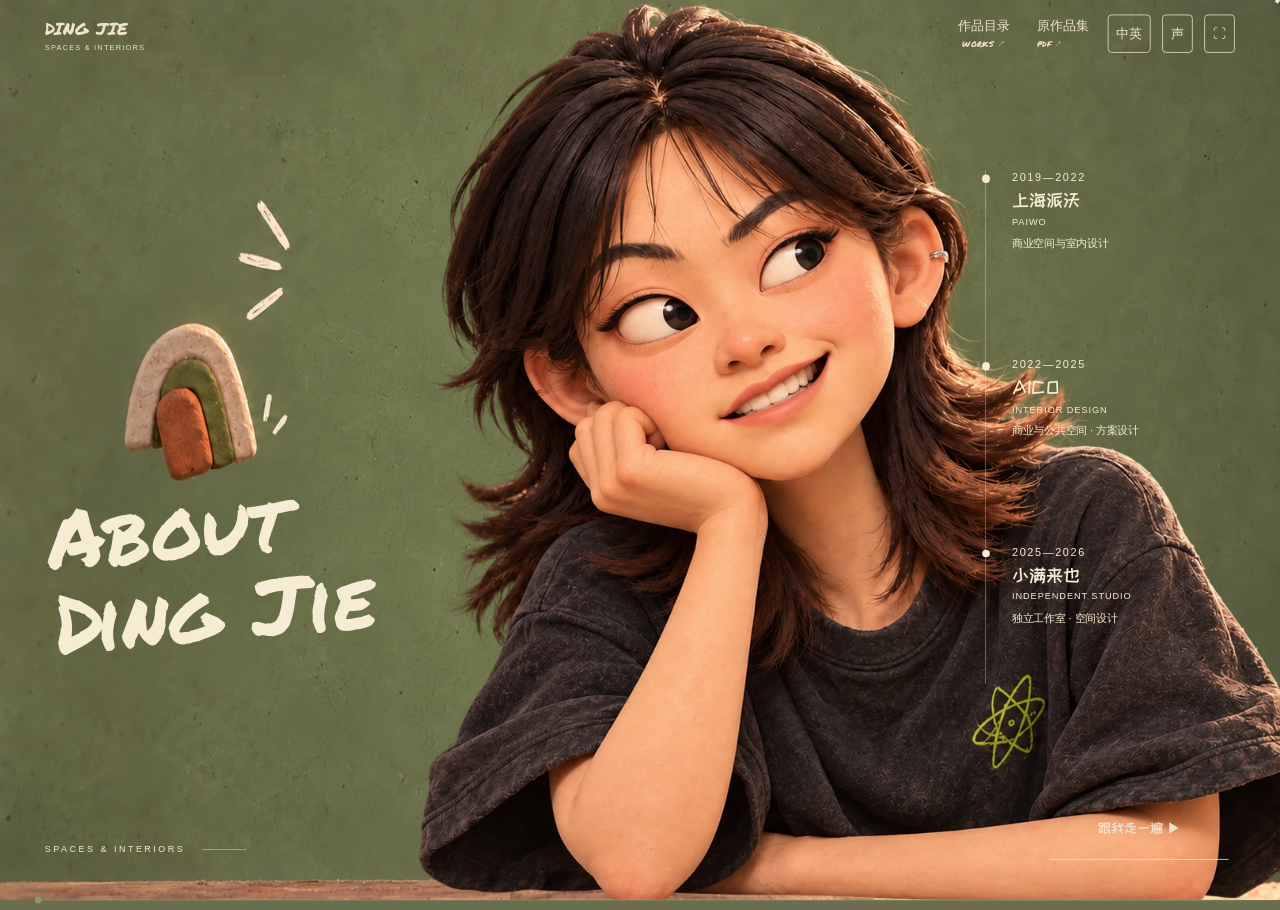
==== commit f06e1eb5: "Make theatre fill the browser with responsive scenery and proportional characters" ====
--- a/theatre/index.html
+++ b/theatre/index.html
@@ -1,12 +1,12 @@
-<!doctype html><html lang="zh-CN"><head><meta charset="utf-8"><meta name="viewport" content="width=device-width,initial-scale=1"><title>ABOUT ME</title><link rel="icon" href="data:,"><link rel="stylesheet" href="theatre-v5.css?v=refine-v24-20261015"><link rel="stylesheet" href="performance-v6.css?v=refine-v24-20261015"><link rel="stylesheet" href="content-v7.css?v=refine-v24-20261015"><link rel="stylesheet" href="picture-motion-v8.css?v=refine-v24-20261015"><link rel="stylesheet" href="director-v9.css?v=refine-v24-20261015"><link rel="stylesheet" href="screen-stage-v10.css?v=refine-v24-20261015"><link rel="stylesheet" href="stage-viewport-v15.css?v=refine-v24-20261015"><link rel="stylesheet" href="interaction-v16.css?v=refine-v24-20261015"></head><body data-theme="olive" data-page="0">
+<!doctype html><html lang="zh-CN"><head><meta charset="utf-8"><meta name="viewport" content="width=device-width,initial-scale=1"><title>ABOUT ME</title><link rel="icon" href="data:,"><link rel="stylesheet" href="theatre-v5.css?v=full-window-v25-20261015"><link rel="stylesheet" href="performance-v6.css?v=full-window-v25-20261015"><link rel="stylesheet" href="content-v7.css?v=full-window-v25-20261015"><link rel="stylesheet" href="picture-motion-v8.css?v=full-window-v25-20261015"><link rel="stylesheet" href="director-v9.css?v=full-window-v25-20261015"><link rel="stylesheet" href="screen-stage-v10.css?v=full-window-v25-20261015"><link rel="stylesheet" href="stage-viewport-v15.css?v=full-window-v25-20261015"><link rel="stylesheet" href="interaction-v16.css?v=full-window-v25-20261015"><link rel="stylesheet" href="full-window-v25.css?v=full-window-v25-20261015"></head><body data-theme="olive" data-page="0">
 <svg width="0" height="0" aria-hidden="true" style="position:absolute"><defs id="contourDefs"></defs></svg><div id="presentationViewport"><main id="world" aria-label="作品集演讲舞台"><div id="stageCanvas"><img id="designPlate" alt="" aria-hidden="true" fetchpriority="high" src="assets/design-v5/cover-typeset.webp">
-<header><button id="home" class="brand">DING JIE <span>SPACES & INTERIORS</span></button><nav aria-label="主导航"><button id="directory">作品目录 <small>WORKS ↗</small></button><a href="assets/portfolio.pdf?v=refine-v24-20261015" target="_blank" rel="noopener">原作品集 <small>PDF ↗</small></a><button id="language" aria-label="切换字幕语言">中英</button><button id="mute" aria-label="关闭声音" aria-pressed="false">声</button><button id="full" aria-label="全屏观看">⛶</button></nav></header>
+<header><button id="home" class="brand">DING JIE <span>SPACES & INTERIORS</span></button><nav aria-label="主导航"><button id="directory">作品目录 <small>WORKS ↗</small></button><a href="assets/portfolio.pdf?v=full-window-v25-20261015" target="_blank" rel="noopener">原作品集 <small>PDF ↗</small></a><button id="language" aria-label="切换字幕语言">中英</button><button id="mute" aria-label="关闭声音" aria-pressed="false">声</button><button id="full" aria-label="全屏观看">⛶</button></nav></header>
 <div class="headline"><p id="chapter"></p><h1 id="title">ABOUT ME</h1><p id="english"></p><p id="project"></p></div><img id="mobileClay" src="assets/design-v5/clay-orange-squiggle.webp" alt="" aria-hidden="true"><div id="materials"></div><img id="supportPlate" class="contourPlate" alt="" aria-hidden="true" hidden><img id="foregroundPlate" class="contourPlate" alt="" aria-hidden="true" hidden><div id="labels" aria-hidden="true"></div><img id="clayBook" alt="" src="assets/design-v5/clay-book.webp" hidden>
 <div id="poster" role="button" tabindex="0" aria-label="播放或暂停讲述"><img src="assets/design-v5/cover-avatar.webp" alt="丁洁的粘土卡通形象"></div><div id="coverMobile" hidden><h2>About<br>Ding Jie</h2><p>商业空间与室内设计</p><ol><li><small>2019—2022</small>上海派沃</li><li><small>2022—2025</small>AICO</li><li><small>2025—2026</small>小满来也</li></ol></div>
 <button id="coverWorks" class="coverHotspot" aria-label="打开作品目录" hidden></button><button id="coverNavPlay" class="coverHotspot" aria-label="开始有声讲述" hidden></button><button id="coverPlay" class="coverHotspot" aria-label="跟我走一遍" hidden></button><div id="clayPortrait" role="button" tabindex="0" aria-label="播放或暂停讲述" hidden><img src="assets/design-v5/closing-avatar.webp" alt="丁洁挥手致意"></div>
-<div id="ending" hidden><h2>THANK YOU.</h2><a class="contact" href="mailto:1161337508@qq.com">1161337508@qq.com</a><a href="assets/portfolio.pdf?v=refine-v24-20261015" target="_blank" rel="noopener">把完整作品集带走 ↓</a></div><div id="welcome"><button id="start">跟我走一遍 <span>▶ PLAY INTRO</span></button><button id="browse">先自己逛逛 ↗</button></div><div id="imageSwitch" aria-label="本幕图纸选择" hidden></div><button id="evidence">项目图纸与我的参与 ↗</button></div>
+<div id="ending" hidden><h2>THANK YOU.</h2><a class="contact" href="mailto:1161337508@qq.com">1161337508@qq.com</a><a href="assets/portfolio.pdf?v=full-window-v25-20261015" target="_blank" rel="noopener">把完整作品集带走 ↓</a></div><div id="welcome"><button id="start">跟我走一遍 <span>▶ PLAY INTRO</span></button><button id="browse">先自己逛逛 ↗</button></div><div id="imageSwitch" aria-label="本幕图纸选择" hidden></div><button id="evidence">项目图纸与我的参与 ↗</button></div>
 <div id="ground"><input id="stageProgress" type="range" min="0" max="421.92" step="0.1" value="0" aria-label="整场讲述进度"><span id="progressDot" aria-hidden="true"></span></div></main>
 <aside id="captionBar" aria-label="字幕栏"><section id="subtitles" hidden><p id="caption"></p><p id="translation" lang="en"></p></section><div id="pageNav"><button id="previousScene" aria-label="上一幕">←</button><span id="pageNumber">01 / 10</span><button id="nextScene" aria-label="下一幕">→</button></div><button id="playToggle" aria-label="播放讲述">▶</button></aside></div><div id="rotatePrompt" role="status" aria-live="polite" hidden><span class="rotateSymbol" aria-hidden="true">↻</span><p>请横屏播放</p><small>横屏后显示完整画面</small></div>
 <div hidden><div id="performer" role="button" tabindex="-1"></div><p id="question"></p><div id="beatIndex"></div><p id="note"></p></div><p id="status" role="status" hidden></p>
 <dialog id="catalog"><button class="close" aria-label="关闭目录">×</button><p class="eyebrow">A WALK THROUGH THE WORK</p><h2>想从哪里开始？</h2><p>十幕作品 · 中文讲述 · 双语字幕</p><ol id="sceneList"></ol></dialog><dialog id="details"><button class="close" aria-label="关闭图纸册">×</button><p class="eyebrow">PROJECT NOTEBOOK</p><h2 id="detailTitle"></h2><p id="detailScope"></p><div id="gallery"></div></dialog><dialog id="lightbox"><button class="close" aria-label="关闭原图">×</button><img id="large" alt=""><p id="largeLabel"></p><button id="backGallery">回到图纸册 ↗</button></dialog>
-<audio id="voice" preload="auto"></audio><script src="story-v6.js?v=refine-v24-20261015"></script><script src="layouts-v5.js?v=refine-v24-20261015"></script><script src="contours-v5.js?v=refine-v24-20261015"></script><script src="director-v5.js?v=refine-v24-20261015"></script><script src="score-v6.js?v=refine-v24-20261015"></script><script src="picture-score-v8.js?v=refine-v24-20261015"></script><script src="director-score-v9.js?v=refine-v24-20261015"></script><script src="guide-data-v16.js?v=refine-v24-20261015"></script><script src="guide-stage-v16.js?v=refine-v24-20261015"></script><script src="gait-v18.js?v=refine-v24-20261015"></script><script src="handoff-v18.js?v=refine-v24-20261015"></script><script src="speech-v24.js?v=refine-v24-20261015"></script><script src="performance-v6.js?v=refine-v24-20261015"></script><script src="screen-stage-v10.js?v=refine-v24-20261015"></script><script src="content-v7.js?v=refine-v24-20261015"></script><script src="app-v6.js?v=refine-v24-20261015"></script><script src="stage-viewport-v15.js?v=refine-v24-20261015"></script><script src="interaction-v16.js?v=refine-v24-20261015"></script></body></html>
+<audio id="voice" preload="auto"></audio><script src="story-v6.js?v=full-window-v25-20261015"></script><script src="layouts-v5.js?v=full-window-v25-20261015"></script><script src="contours-v5.js?v=full-window-v25-20261015"></script><script src="director-v5.js?v=full-window-v25-20261015"></script><script src="score-v6.js?v=full-window-v25-20261015"></script><script src="picture-score-v8.js?v=full-window-v25-20261015"></script><script src="director-score-v9.js?v=full-window-v25-20261015"></script><script src="guide-data-v16.js?v=full-window-v25-20261015"></script><script src="guide-stage-v16.js?v=full-window-v25-20261015"></script><script src="gait-v18.js?v=full-window-v25-20261015"></script><script src="handoff-v18.js?v=full-window-v25-20261015"></script><script src="speech-v24.js?v=full-window-v25-20261015"></script><script src="performance-v6.js?v=full-window-v25-20261015"></script><script src="screen-stage-v10.js?v=full-window-v25-20261015"></script><script src="content-v7.js?v=full-window-v25-20261015"></script><script src="full-window-v25.js?v=full-window-v25-20261015"></script><script src="app-v6.js?v=full-window-v25-20261015"></script><script src="stage-viewport-v15.js?v=full-window-v25-20261015"></script><script src="interaction-v16.js?v=full-window-v25-20261015"></script></body></html>
--- a/theatre/full-window-v25.css
+++ b/theatre/full-window-v25.css
@@ -0,0 +1,15 @@
+/* The window is the stage. No centered 16:9 frame or feathered outer rectangle. */
+#presentationViewport{left:0;top:0;width:1672px;height:var(--scene-height,941px);transform:scale(var(--stage-scale,1));transform-origin:0 0;transition:none}
+#world,#stageCanvas{width:1672px;height:var(--scene-height,941px);mask-image:none;aspect-ratio:auto}
+#stageBackdrop{background:var(--olive)}
+#poster img,#clayPortrait img{display:block;width:100%;height:100%;object-fit:contain}
+body[data-page='0'] #poster{left:22%;top:auto;bottom:0;height:100%;width:auto;aspect-ratio:1386/1138;z-index:1}
+body[data-page='9'] #clayPortrait{left:-4%;top:auto;bottom:0;height:98%;width:auto;aspect-ratio:1280/1237;z-index:1}
+#coverTitleV25{position:absolute;left:4%;top:55%;width:42%;font:6.4cqw/1.04 Marker;color:#f6ecd4;transform:rotate(-5deg);transform-origin:0 50%;z-index:5;pointer-events:none}
+#coverFooterV25{position:absolute;left:3.5%;bottom:5.2%;margin:0;font:.7cqw Arial;letter-spacing:.28em;z-index:5;color:#f6ecd4}
+#coverFooterV25::after{content:'';display:inline-block;vertical-align:middle;margin-left:1.3cqw;width:3.5cqw;height:1px;background:#f6ecd488}
+#careerV7{left:auto;right:4%;top:19%;height:57%;width:19%;padding-left:2cqw;border-left:1px solid #f6ecd470}
+#careerV7>div{position:relative;padding-left:0}
+#careerV7>div::before{content:'';position:absolute;left:-2.35cqw;top:.3cqw;width:.65cqw;height:.65cqw;border-radius:50%;background:#f6ecd4}
+body[data-page='0'] #coverPlay{left:auto;right:4%;top:auto;bottom:4.5%;width:14%;height:7%}
+.plateLabel.number{font-size:calc(5.4cqw * var(--scene-aspect,1))}
